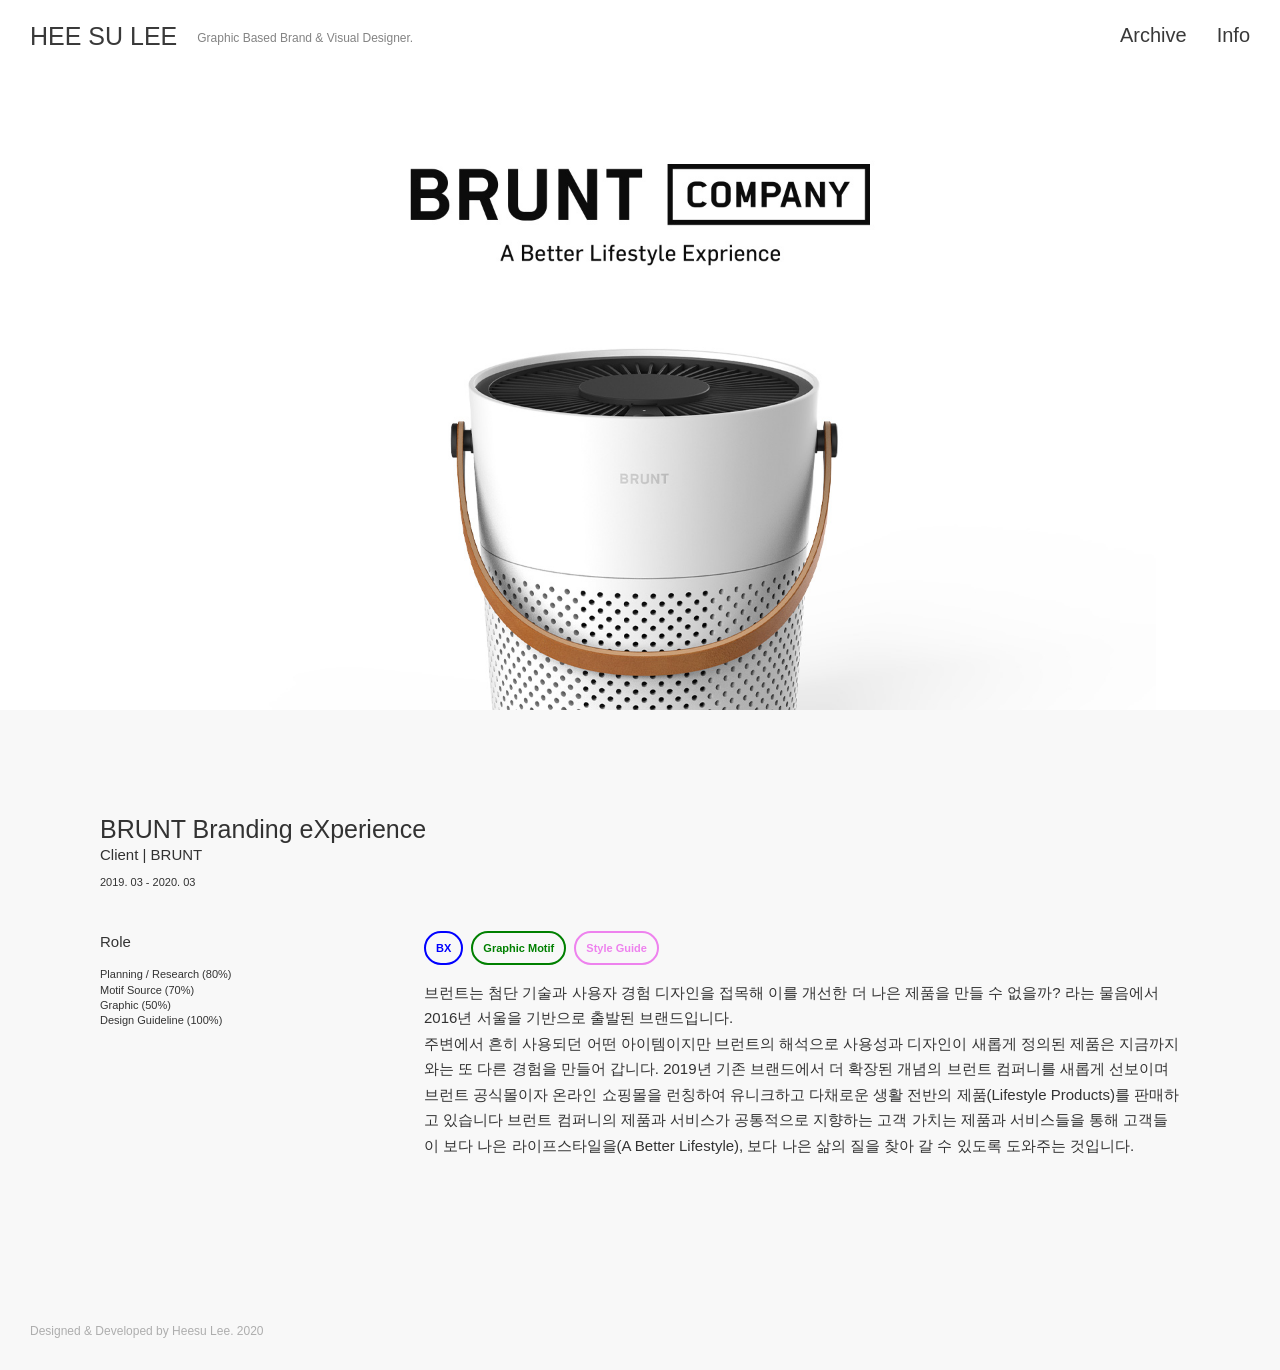
==== brunt_portfolio.html @ 768a1312 "test1" ====
<!DOCTYPE html>
<html>

<head>
    <meta charset="utf-8" />
    <meta http-equiv="X-UA-Compatible" content="IE-edge" />
    <title>Hee su Lee — Graphic Designer</title>
    <meta name="viewport" content="width=device-width, initial-scale=1" />
    <link rel="stylesheet" type="text/css" media="screen" href="./main.css" />
    <script src="main.js"></script>
    <style>
        #site-nav .info {
            color: red;
        }

        .info-container {
            padding: 100px;

        }

        .title {
            font-size: 25px;
            line-height: 1.2;
            font-weight: 500;
        }

        .year {
            padding-top: 10px;
        }

        .container {
            display: grid;
            grid-template-columns: 30% 70%;
            grid-template-rows: 100%;
            padding-top: 40px;
        }

        .sub-title {
            font-size: 15px;
            font-weight: 500;
        }

        p {
            font-size: 15px;
            line-height: 1.7;
        }

        .info-desc {
            padding-left: 30px;
            padding-top: 100px;
            font-size: 14px;
            font-weight: 600;
            line-height: 1.8;
            text-decoration: underline;
            text-underline-position: under;
        }

        .content-text {
            margin: 30px;
            font-size: 14px;
            font-weight: 400;
            line-height: 1.8;
        }

        .circle:nth-child(1) {
            color: blue;
        }

        .circle:nth-child(2) {
            color: green;
        }

        .circle:nth-child(3) {
            color: violet;
        }

        .circle {
            border-radius: 50px;
            border: solid 2px;
            font-size: 11px;
            text-align: center;
            line-height: 10px;
            display: inline-block;
            padding: 10px;
            margin-right: 5px;
            font-weight: 600;
        }
    </style>
</head>

<body>
    <!-- 텍스트 영역 -->
    <div class="wrapper">
        <header id="header">
            <h1 id="name">
                <a href="index2.html">HEE SU LEE</a>
            </h1>
            <h2>Graphic Based Brand & Visual Designer.</h2>
            <nav>
                <ul class="menu">
                    <li><a href="archive.html">Archive</a>
                    </li>
                    <li><a href="info.html">Info</a>
                    </li>
                </ul>
            </nav>
        </header>

        <img class="image" src="img/brunt/1.jpg" width="100%" height="100%">
        <div class="info-container">
            <div class="title">
                BRUNT Branding eXperience
            </div>
            <div class="sub-title">
                Client | BRUNT
            </div>

            <div class="year">
                2019. 03 - 2020. 03
            </div>

            <main class="container">
                <section class="left">
                    <div class="sub-title">
                        Role
                    </div>
                    </br>
                    Planning / Research (80%)</br>
                    Motif Source (70%) </br>
                    Graphic (50%)</br>
                    Design Guideline (100%)
                </section>

                <section class="right">
                    <div class="circle-container">
                        <div class="circle">
                            BX
                        </div>
                        <div class="circle">
                            Graphic Motif
                        </div>
                        <div class="circle">
                            Style Guide
                        </div>
                    </div>
                    <p>
                        브런트는 첨단 기술과 사용자 경험 디자인을 접목해 이를 개선한 더 나은 제품을 만들 수 없을까?
                        라는 물음에서 2016년 서울을 기반으로 출발된 브랜드입니다.</br>
                        주변에서 흔히 사용되던 어떤 아이템이지만 브런트의 해석으로 사용성과 디자인이 새롭게
                        정의된 제품은 지금까지와는 또 다른 경험을 만들어 갑니다.
                        2019년 기존 브랜드에서 더 확장된 개념의 브런트 컴퍼니를 새롭게 선보이며 브런트 공식몰이자 온라인 쇼핑몰을
                        런칭하여 유니크하고 다채로운 생활 전반의 제품(Lifestyle Products)를 판매하고 있습니다
                        브런트 컴퍼니의 제품과 서비스가 공통적으로 지향하는 고객 가치는 제품과 서비스들을 통해 고객들이
                        보다 나은 라이프스타일을(A Better Lifestyle), 보다 나은 삶의 질을 찾아 갈 수 있도록 도와주는 것입니다.
                    </p>
                </section>
            </main>

        </div>


        <!-- 푸터 -->
        <div class="flex-container">
            <div class="flex-item">
                Designed & Developed by Heesu Lee. 2020
            </div>
        </div>
</body>

</html>
---- main.css ----
#header {
  position:fixed;
  top:0;
  left:0;
  width:100%;
  height: 50px;
  padding-top: 20px;
  padding-left: 30px;
  padding-right: 30px;
  background: white;
  opacity:0.97;
  z-index: 9999;
}

.menu {
  float:right;
  padding-right: 45px;
}

.menu li {
  float: left;
  color:grey;
}

.menu a {
  line-height: 30px;
  padding: 0 15px;
  display: block;
}

.flex-container {
  display:flex;
  flex-direction:column;
}

.flex-item {
  margin-top:auto;
  font-size: 12px;
  font-weight: 300;
  color: rgba(0, 0, 0, 0.3);
  padding-left: 30px;
  padding-top: 50px;
  padding-bottom: 30px;
}

body {
  padding-top: 70px;
  margin: 0px;
  font-family: -apple-system, BlinkMacSystemFont, "Segoe UI", Roboto, Oxygen,Ubuntu, Cantarell, "Open Sans", "Helvetica Neue", sans-serif;
  background-color: #f8f8f8;
  color: rgba(0, 0, 0, 0.8);
  font-size: 11px;
  line-height: 1.4;
  font-weight: 500;
  overflow-x: hidden;
}

h1 {
  margin: 0px;
  font-size: 25px;
  line-height: 1.3;
  font-weight: normal;
  float: left;
}

h2 {
  margin: 0px;
  font-size: 12px;
  margin-left:20px;
  line-height: 3;
  font-weight: normal;
  float: left;
  color: grey;
}

ul,
li {
  margin: 0;
  padding: 0;
  list-style:none;
}

li {
  font-size: 20px;
}

a {
  text-decoration: none;
}

.target {
  text-decoration: underline;
  text-underline-position: under;
  color: black;
}

a:link{color: rgba(0, 0, 0, 0.8);}
a:visited{color: rgba(0, 0, 0, 0.8);}
a:hover{color:black}

input {
  background-color: rgba(255, 255, 255, 0.08);
  border: none;
  height: 40px;
  border-radius: 8px;
  font-size: 14px;
  color: white;
  text-align: center;
  transition: 0.2s;
}

input:focus {
  outline: none;
  background-color: rgba(255, 255, 255, 0.12);
}

input::placeholder {
  color: rgba(255, 255, 255, 0.3);
  text-align: center;
}

.mouse-effect {
  position: relative;
  overflow: hidden;
}

.mouse-effect:after {
  content: "";
  position: absolute;
  width: 100%;
  height: 100%;
  left: 0;
  top: 0;
  transition: 0.2s;
}

.mouse-effect:hover:after {
  background-color: rgba(0, 0, 0, 0.08);
}

.mouse-effect:active:after {
  background-color: rgba(0, 0, 0, 0.12);
}

::-moz-selection {
  background: #f00;
  color: #fff;
}
::selection {
  background: #f00;
  color: #fff;
}
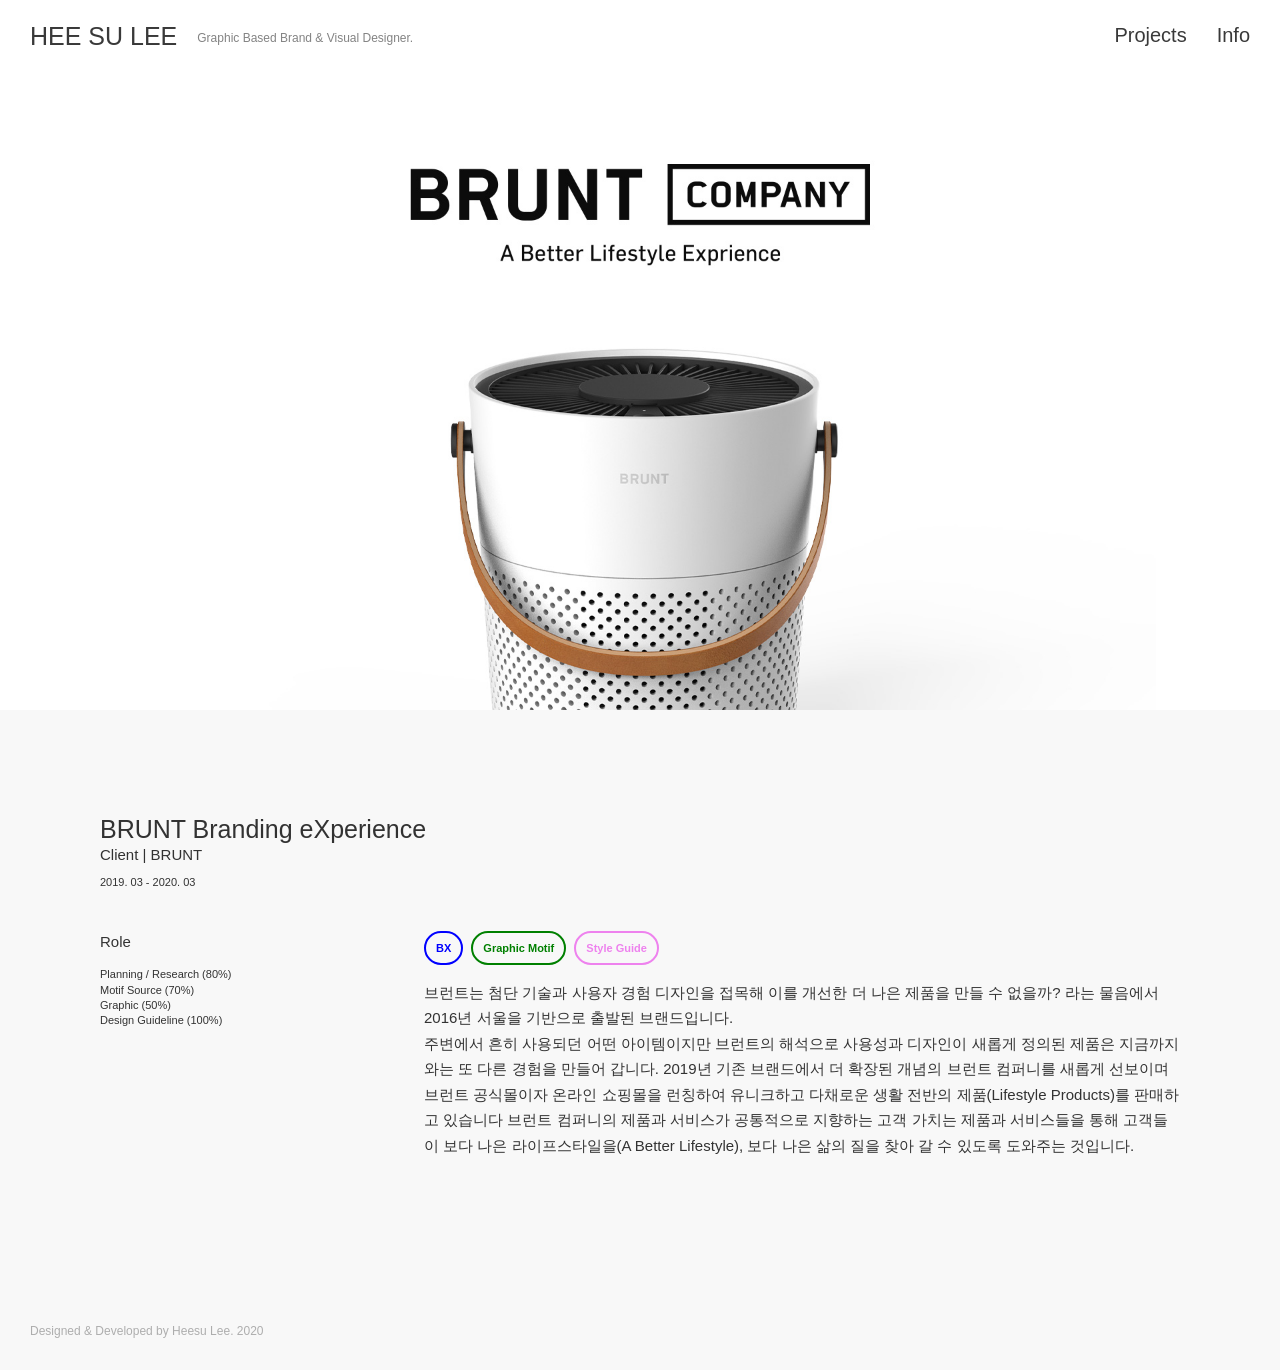
==== commit 3f960bf9: "test2" ====
--- a/brunt_portfolio.html
+++ b/brunt_portfolio.html
@@ -93,12 +93,12 @@
     <div class="wrapper">
         <header id="header">
             <h1 id="name">
-                <a href="index2.html">HEE SU LEE</a>
+                <a href="index.md">HEE SU LEE</a>
             </h1>
             <h2>Graphic Based Brand & Visual Designer.</h2>
             <nav>
                 <ul class="menu">
-                    <li><a href="archive.html">Archive</a>
+                    <li><a href="index.md">Projects</a>
                     </li>
                     <li><a href="info.html">Info</a>
                     </li>
